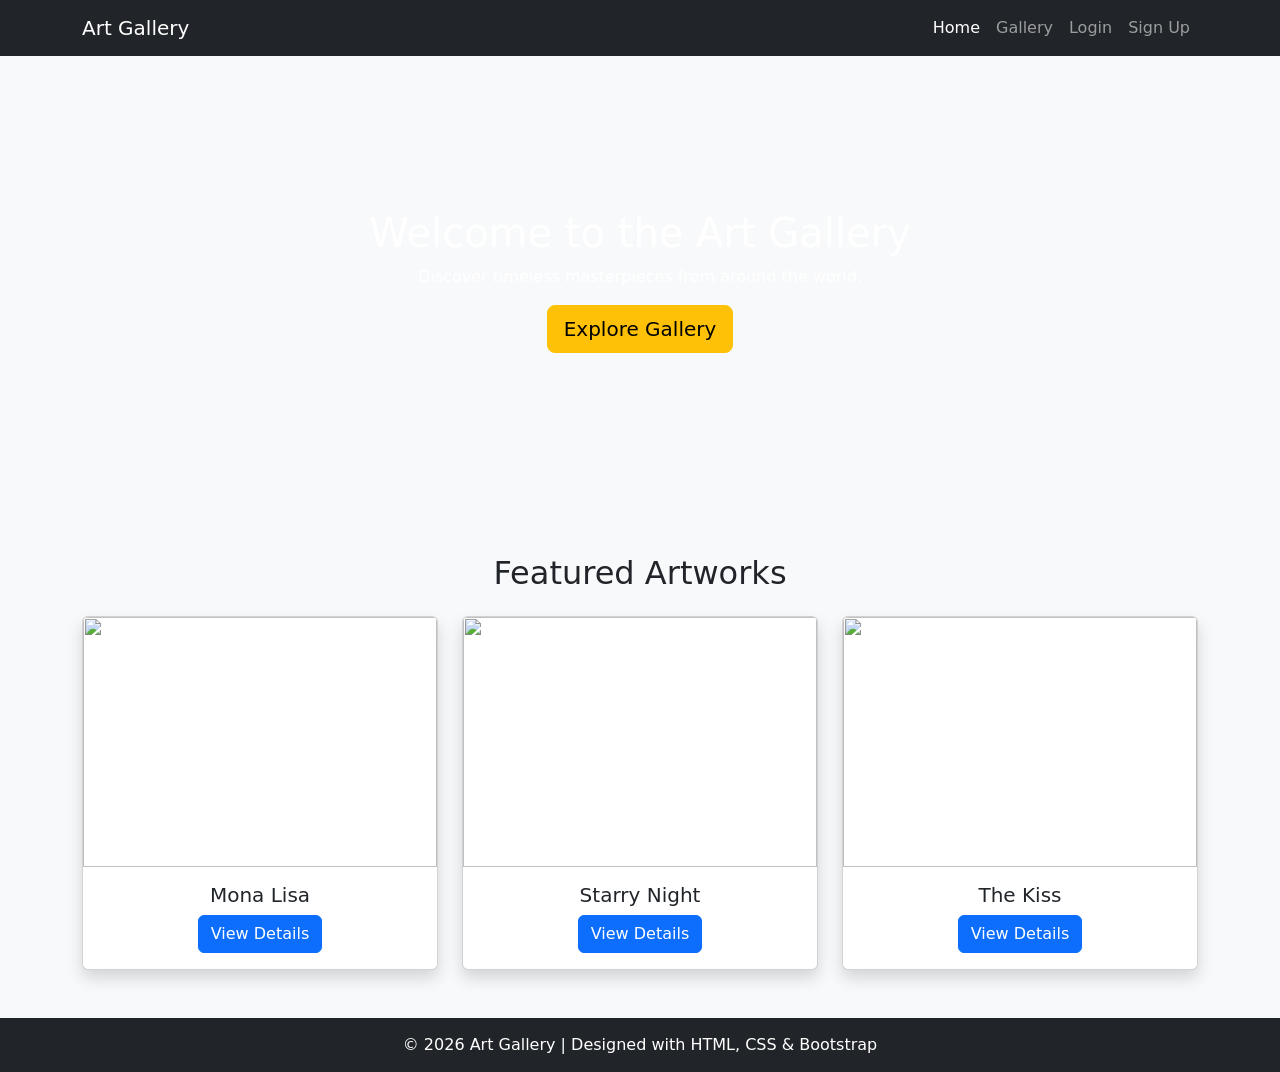
==== index.html @ c4cea053 "Initial Art Gallery Project" ====
<!DOCTYPE html>
<html lang="en">
<head>
    <meta charset="UTF-8">
        <meta name="viewport" content="width=device-width, initial-scale=1.0">
            <title>Art Gallery</title>

                <link href="https://cdn.jsdelivr.net/npm/bootstrap@5.3.3/dist/css/bootstrap.min.css" rel="stylesheet">

                    <style>
                            body{
                                        background:#f8f9fa;
                                                }
                                                        .hero{
                                                                    background:url("images/banner.jpg") center/cover;
                                                                                height:450px;
                                                                                            display:flex;
                                                                                                        justify-content:center;
                                                                                                                    align-items:center;
                                                                                                                                color:white;
                                                                                                                                            text-align:center;
                                                                                                                                                    }
                                                                                                                                                            .card img{
                                                                                                                                                                        height:250px;
                                                                                                                                                                                    object-fit:cover;
                                                                                                                                                                                            }
                                                                                                                                                                                                    footer{
                                                                                                                                                                                                                background:#212529;
                                                                                                                                                                                                                            color:white;
                                                                                                                                                                                                                                        padding:15px;
                                                                                                                                                                                                                                                    text-align:center;
                                                                                                                                                                                                                                                                margin-top:40px;
                                                                                                                                                                                                                                                                        }
                                                                                                                                                                                                                                                                            </style>
                                                                                                                                                                                                                                                                            </head>
                                                                                                                                                                                                                                                                            <body>

                                                                                                                                                                                                                                                                            <nav class="navbar navbar-expand-lg navbar-dark bg-dark">
                                                                                                                                                                                                                                                                                <div class="container">
                                                                                                                                                                                                                                                                                        <a class="navbar-brand" href="#">Art Gallery</a>

                                                                                                                                                                                                                                                                                                <button class="navbar-toggler" type="button" data-bs-toggle="collapse" data-bs-target="#menu">
                                                                                                                                                                                                                                                                                                            <span class="navbar-toggler-icon"></span>
                                                                                                                                                                                                                                                                                                                    </button>

                                                                                                                                                                                                                                                                                                                            <div class="collapse navbar-collapse" id="menu">
                                                                                                                                                                                                                                                                                                                                        <ul class="navbar-nav ms-auto">
                                                                                                                                                                                                                                                                                                                                                        <li class="nav-item">
                                                                                                                                                                                                                                                                                                                                                                            <a class="nav-link active" href="index.html">Home</a>
                                                                                                                                                                                                                                                                                                                                                                                            </li>

                                                                                                                                                                                                                                                                                                                                                                                                            <li class="nav-item">
                                                                                                                                                                                                                                                                                                                                                                                                                                <a class="nav-link" href="gallery.html">Gallery</a>
                                                                                                                                                                                                                                                                                                                                                                                                                                                </li>

                                                                                                                                                                                                                                                                                                                                                                                                                                                                <li class="nav-item">
                                                                                                                                                                                                                                                                                                                                                                                                                                                                                    <a class="nav-link" href="login.html">Login</a>
                                                                                                                                                                                                                                                                                                                                                                                                                                                                                                    </li>

                                                                                                                                                                                                                                                                                                                                                                                                                                                                                                                    <li class="nav-item">
                                                                                                                                                                                                                                                                                                                                                                                                                                                                                                                                        <a class="nav-link" href="signup.html">Sign Up</a>
                                                                                                                                                                                                                                                                                                                                                                                                                                                                                                                                                        </li>
                                                                                                                                                                                                                                                                                                                                                                                                                                                                                                                                                                    </ul>
                                                                                                                                                                                                                                                                                                                                                                                                                                                                                                                                                                            </div>
                                                                                                                                                                                                                                                                                                                                                                                                                                                                                                                                                                                </div>
                                                                                                                                                                                                                                                                                                                                                                                                                                                                                                                                                                                </nav>

                                                                                                                                                                                                                                                                                                                                                                                                                                                                                                                                                                                <section class="hero">
                                                                                                                                                                                                                                                                                                                                                                                                                                                                                                                                                                                    <div>
                                                                                                                                                                                                                                                                                                                                                                                                                                                                                                                                                                                            <h1>Welcome to the Art Gallery</h1>
                                                                                                                                                                                                                                                                                                                                                                                                                                                                                                                                                                                                    <p>Discover timeless masterpieces from around the world.</p>

                                                                                                                                                                                                                                                                                                                                                                                                                                                                                                                                                                                                            <a href="gallery.html" class="btn btn-warning btn-lg">
                                                                                                                                                                                                                                                                                                                                                                                                                                                                                                                                                                                                                        Explore Gallery
                                                                                                                                                                                                                                                                                                                                                                                                                                                                                                                                                                                                                                </a>
                                                                                                                                                                                                                                                                                                                                                                                                                                                                                                                                                                                                                                    </div>
                                                                                                                                                                                                                                                                                                                                                                                                                                                                                                                                                                                                                                    </section>

                                                                                                                                                                                                                                                                                                                                                                                                                                                                                                                                                                                                                                    <div class="container my-5">

                                                                                                                                                                                                                                                                                                                                                                                                                                                                                                                                                                                                                                        <h2 class="text-center mb-4">Featured Artworks</h2>

                                                                                                                                                                                                                                                                                                                                                                                                                                                                                                                                                                                                                                            <div class="row">

                                                                                                                                                                                                                                                                                                                                                                                                                                                                                                                                                                                                                                                    <div class="col-md-4">
                                                                                                                                                                                                                                                                                                                                                                                                                                                                                                                                                                                                                                                                <div class="card shadow">
                                                                                                                                                                                                                                                                                                                                                                                                                                                                                                                                                                                                                                                                                <img src="images/monalisa.jpg" class="card-img-top">
                                                                                                                                                                                                                                                                                                                                                                                                                                                                                                                                                                                                                                                                                                <div class="card-body text-center">
                                                                                                                                                                                                                                                                                                                                                                                                                                                                                                                                                                                                                                                                                                                    <h5>Mona Lisa</h5>
                                                                                                                                                                                                                                                                                                                                                                                                                                                                                                                                                                                                                                                                                                                                        <a href="monalisa.html" class="btn btn-primary">
                                                                                                                                                                                                                                                                                                                                                                                                                                                                                                                                                                                                                                                                                                                                                                View Details
                                                                                                                                                                                                                                                                                                                                                                                                                                                                                                                                                                                                                                                                                                                                                                                    </a>
                                                                                                                                                                                                                                                                                                                                                                                                                                                                                                                                                                                                                                                                                                                                                                                                    </div>
                                                                                                                                                                                                                                                                                                                                                                                                                                                                                                                                                                                                                                                                                                                                                                                                                </div>
                                                                                                                                                                                                                                                                                                                                                                                                                                                                                                                                                                                                                                                                                                                                                                                                                        </div>

                                                                                                                                                                                                                                                                                                                                                                                                                                                                                                                                                                                                                                                                                                                                                                                                                                <div class="col-md-4">
                                                                                                                                                                                                                                                                                                                                                                                                                                                                                                                                                                                                                                                                                                                                                                                                                                            <div class="card shadow">
                                                                                                                                                                                                                                                                                                                                                                                                                                                                                                                                                                                                                                                                                                                                                                                                                                                            <img src="images/starrynight.jpg" class="card-img-top">
                                                                                                                                                                                                                                                                                                                                                                                                                                                                                                                                                                                                                                                                                                                                                                                                                                                                            <div class="card-body text-center">
                                                                                                                                                                                                                                                                                                                                                                                                                                                                                                                                                                                                                                                                                                                                                                                                                                                                                                <h5>Starry Night</h5>
                                                                                                                                                                                                                                                                                                                                                                                                                                                                                                                                                                                                                                                                                                                                                                                                                                                                                                                    <a href="starrynight.html" class="btn btn-primary">
                                                                                                                                                                                                                                                                                                                                                                                                                                                                                                                                                                                                                                                                                                                                                                                                                                                                                                                                            View Details
                                                                                                                                                                                                                                                                                                                                                                                                                                                                                                                                                                                                                                                                                                                                                                                                                                                                                                                                                                </a>
                                                                                                                                                                                                                                                                                                                                                                                                                                                                                                                                                                                                                                                                                                                                                                                                                                                                                                                                                                                </div>
                                                                                                                                                                                                                                                                                                                                                                                                                                                                                                                                                                                                                                                                                                                                                                                                                                                                                                                                                                                            </div>
                                                                                                                                                                                                                                                                                                                                                                                                                                                                                                                                                                                                                                                                                                                                                                                                                                                                                                                                                                                                    </div>

                                                                                                                                                                                                                                                                                                                                                                                                                                                                                                                                                                                                                                                                                                                                                                                                                                                                                                                                                                                                            <div class="col-md-4">
                                                                                                                                                                                                                                                                                                                                                                                                                                                                                                                                                                                                                                                                                                                                                                                                                                                                                                                                                                                                                        <div class="card shadow">
                                                                                                                                                                                                                                                                                                                                                                                                                                                                                                                                                                                                                                                                                                                                                                                                                                                                                                                                                                                                                                        <img src="images/thekiss.jpg" class="card-img-top">
                                                                                                                                                                                                                                                                                                                                                                                                                                                                                                                                                                                                                                                                                                                                                                                                                                                                                                                                                                                                                                                        <div class="card-body text-center">
                                                                                                                                                                                                                                                                                                                                                                                                                                                                                                                                                                                                                                                                                                                                                                                                                                                                                                                                                                                                                                                                            <h5>The Kiss</h5>
                                                                                                                                                                                                                                                                                                                                                                                                                                                                                                                                                                                                                                                                                                                                                                                                                                                                                                                                                                                                                                                                                                <a href="thekiss.html" class="btn btn-primary">
                                                                                                                                                                                                                                                                                                                                                                                                                                                                                                                                                                                                                                                                                                                                                                                                                                                                                                                                                                                                                                                                                                                        View Details
                                                                                                                                                                                                                                                                                                                                                                                                                                                                                                                                                                                                                                                                                                                                                                                                                                                                                                                                                                                                                                                                                                                                            </a>
                                                                                                                                                                                                                                                                                                                                                                                                                                                                                                                                                                                                                                                                                                                                                                                                                                                                                                                                                                                                                                                                                                                                                            </div>
                                                                                                                                                                                                                                                                                                                                                                                                                                                                                                                                                                                                                                                                                                                                                                                                                                                                                                                                                                                                                                                                                                                                                                        </div>
                                                                                                                                                                                                                                                                                                                                                                                                                                                                                                                                                                                                                                                                                                                                                                                                                                                                                                                                                                                                                                                                                                                                                                                </div>

                                                                                                                                                                                                                                                                                                                                                                                                                                                                                                                                                                                                                                                                                                                                                                                                                                                                                                                                                                                                                                                                                                                                                                                    </div>

                                                                                                                                                                                                                                                                                                                                                                                                                                                                                                                                                                                                                                                                                                                                                                                                                                                                                                                                                                                                                                                                                                                                                                                    </div>

                                                                                                                                                                                                                                                                                                                                                                                                                                                                                                                                                                                                                                                                                                                                                                                                                                                                                                                                                                                                                                                                                                                                                                                    <footer>
                                                                                                                                                                                                                                                                                                                                                                                                                                                                                                                                                                                                                                                                                                                                                                                                                                                                                                                                                                                                                                                                                                                                                                                        © 2026 Art Gallery | Designed with HTML, CSS & Bootstrap
                                                                                                                                                                                                                                                                                                                                                                                                                                                                                                                                                                                                                                                                                                                                                                                                                                                                                                                                                                                                                                                                                                                                                                                        </footer>

                                                                                                                                                                                                                                                                                                                                                                                                                                                                                                                                                                                                                                                                                                                                                                                                                                                                                                                                                                                                                                                                                                                                                                                        <script src="https://cdn.jsdelivr.net/npm/bootstrap@5.3.3/dist/js/bootstrap.bundle.min.js"></script>

                                                                                                                                                                                                                                                                                                                                                                                                                                                                                                                                                                                                                                                                                                                                                                                                                                                                                                                                                                                                                                                                                                                                                                                        </body>
                                                                                                                                                                                                                                                                                                                                                                                                                                                                                                                                                                                                                                                                                                                                                                                                                                                                                                                                                                                                                                                                                                                                                                                        </html>
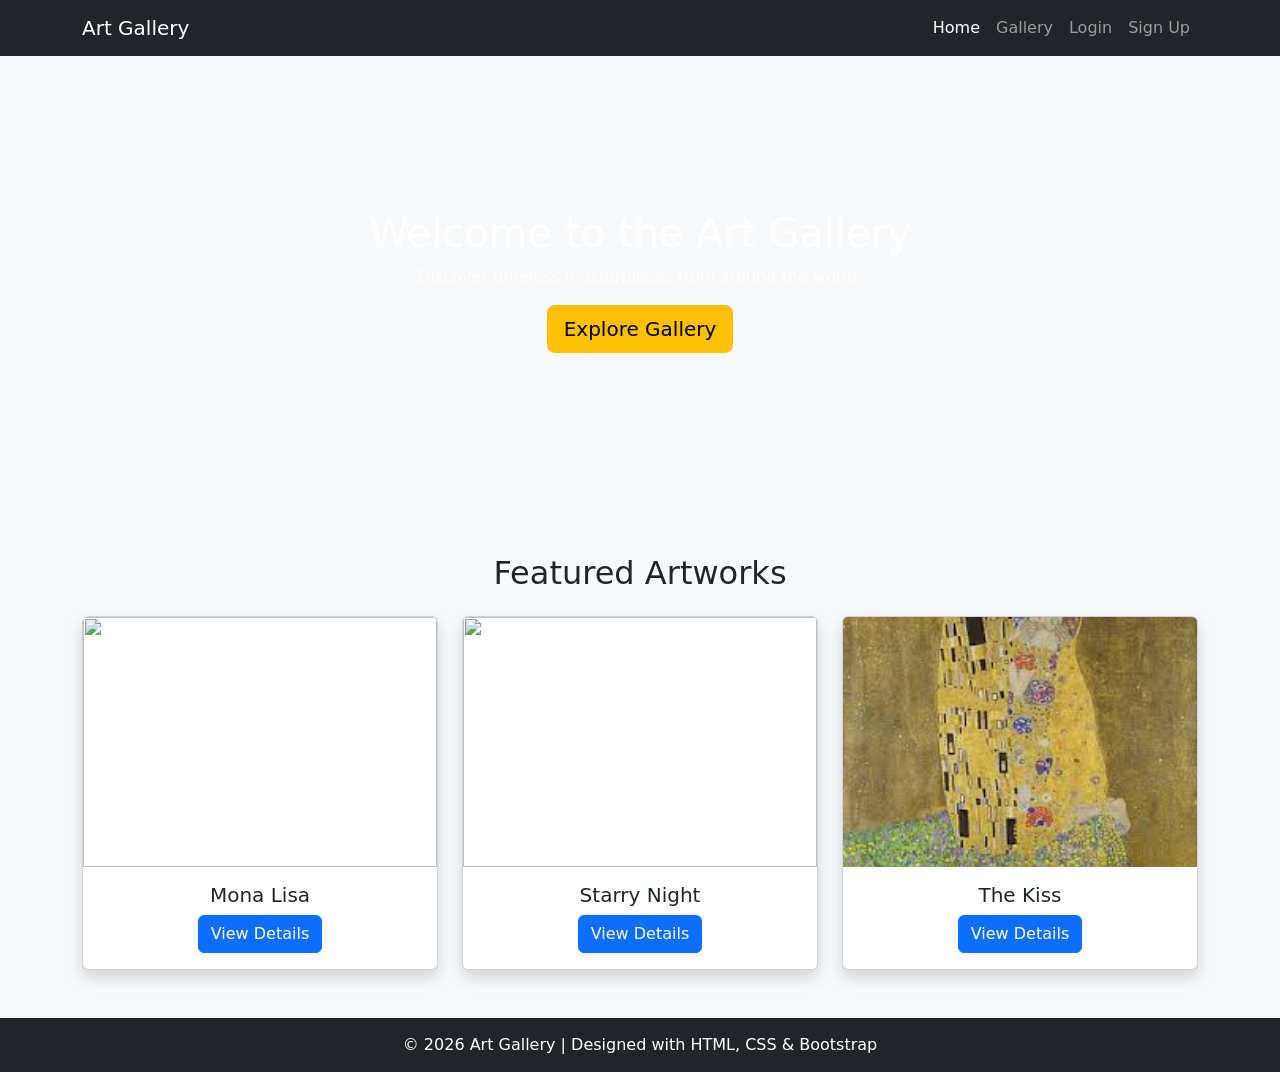
==== commit e7e3446d: "Update index.html" ====
--- a/index.html
+++ b/index.html
@@ -108,7 +108,7 @@
 
                                                                                                                                                                                                                                                                                                                                                                                                                                                                                                                                                                                                                                                                                                                                                                                                                                                                                                                                                                                                             <div class="col-md-4">
                                                                                                                                                                                                                                                                                                                                                                                                                                                                                                                                                                                                                                                                                                                                                                                                                                                                                                                                                                                                                         <div class="card shadow">
-                                                                                                                                                                                                                                                                                                                                                                                                                                                                                                                                                                                                                                                                                                                                                                                                                                                                                                                                                                                                                                        <img src="images/thekiss.jpg" class="card-img-top">
+                                                                                                                                                                                                                                                                                                                                                                                                                                                                                                                                                                                                                                                                                                                                                                                                                                                                                                                                                                                                                                        <img src="thekiss.jpg" class="card-img-top">
                                                                                                                                                                                                                                                                                                                                                                                                                                                                                                                                                                                                                                                                                                                                                                                                                                                                                                                                                                                                                                                         <div class="card-body text-center">
                                                                                                                                                                                                                                                                                                                                                                                                                                                                                                                                                                                                                                                                                                                                                                                                                                                                                                                                                                                                                                                                             <h5>The Kiss</h5>
                                                                                                                                                                                                                                                                                                                                                                                                                                                                                                                                                                                                                                                                                                                                                                                                                                                                                                                                                                                                                                                                                                 <a href="thekiss.html" class="btn btn-primary">
@@ -129,4 +129,4 @@
                                                                                                                                                                                                                                                                                                                                                                                                                                                                                                                                                                                                                                                                                                                                                                                                                                                                                                                                                                                                                                                                                                                                                                                         <script src="https://cdn.jsdelivr.net/npm/bootstrap@5.3.3/dist/js/bootstrap.bundle.min.js"></script>
 
                                                                                                                                                                                                                                                                                                                                                                                                                                                                                                                                                                                                                                                                                                                                                                                                                                                                                                                                                                                                                                                                                                                                                                                         </body>
-                                                                                                                                                                                                                                                                                                                                                                                                                                                                                                                                                                                                                                                                                                                                                                                                                                                                                                                                                                                                                                                                                                                                                                                        </html>+                                                                                                                                                                                                                                                                                                                                                                                                                                                                                                                                                                                                                                                                                                                                                                                                                                                                                                                                                                                                                                                                                                                                                                                        </html>
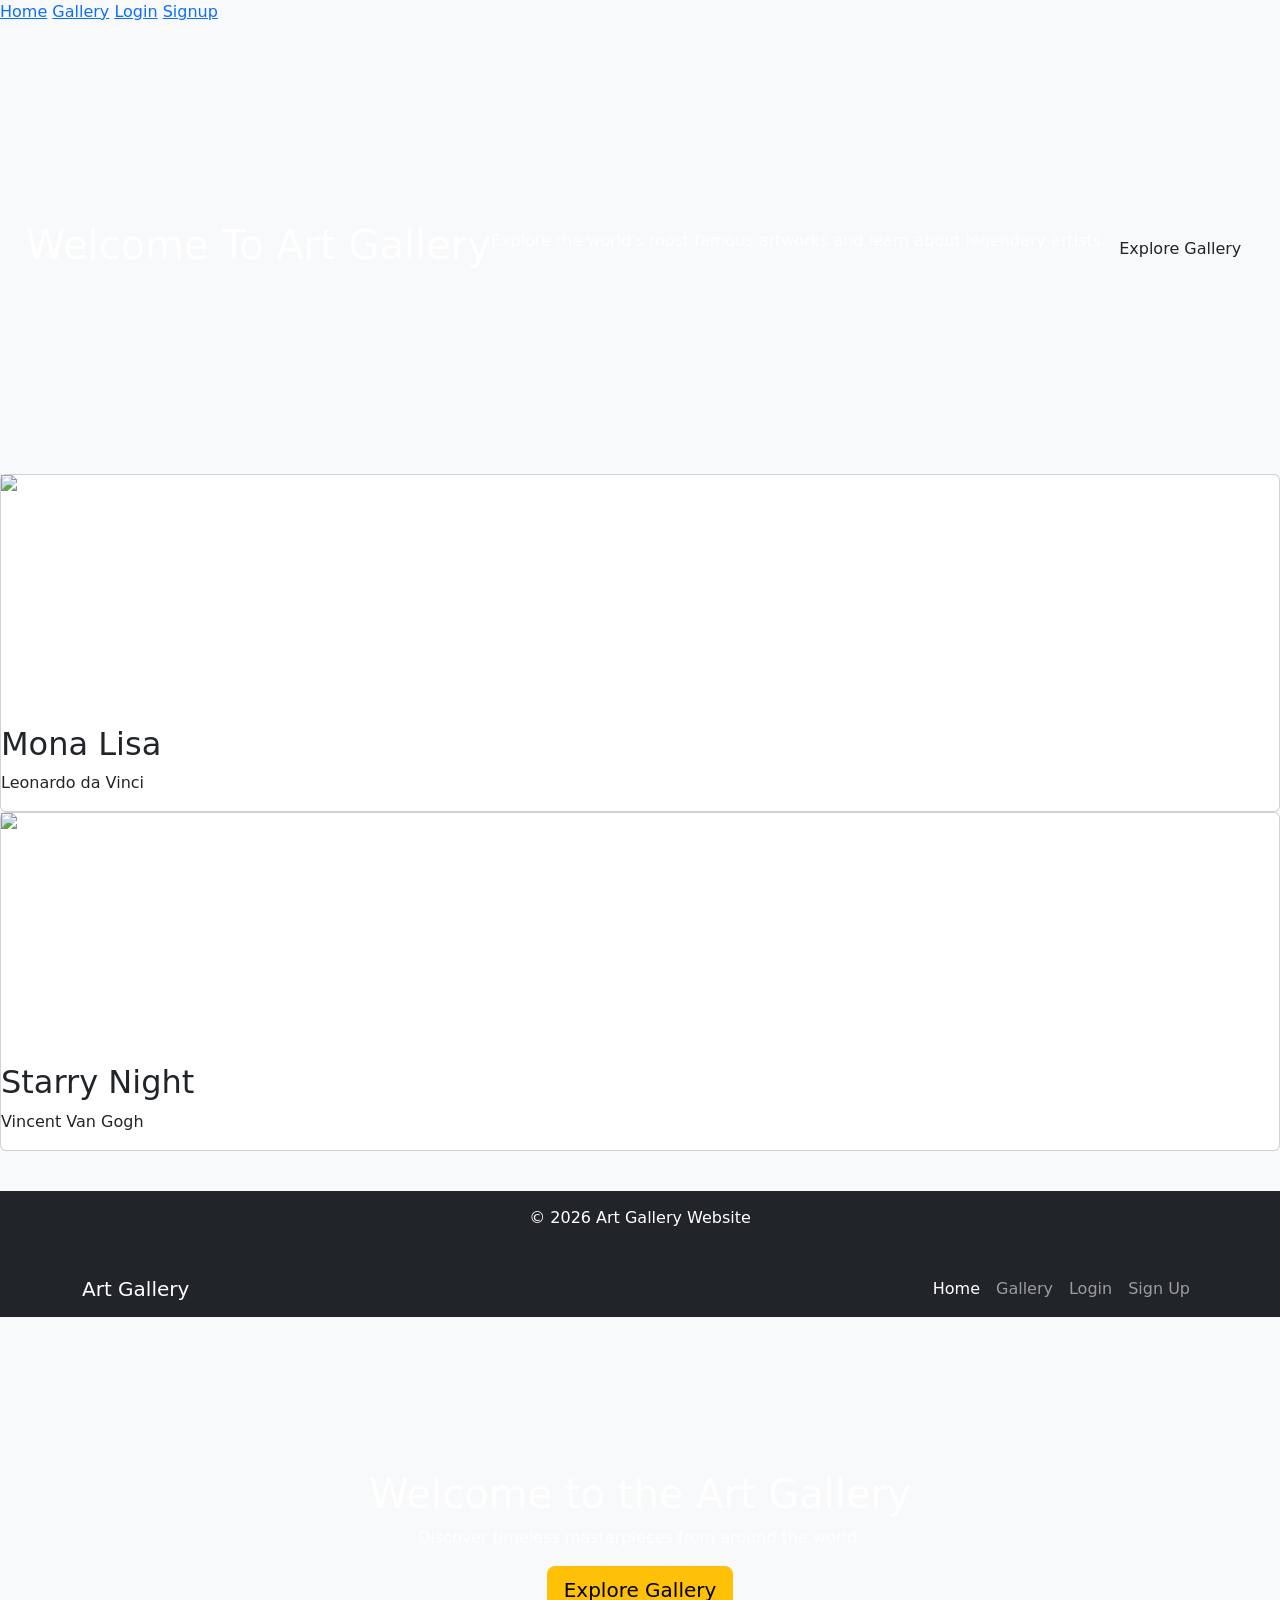
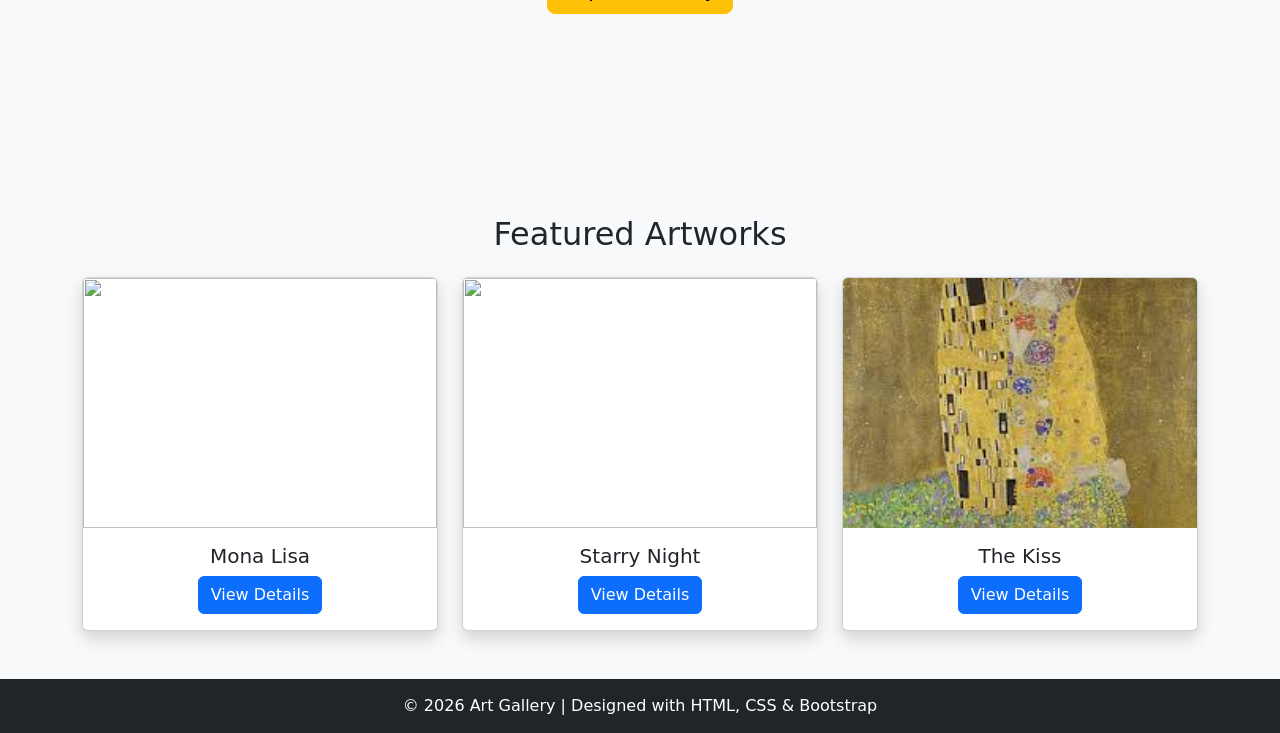
==== commit 3d955d37: "Enhance index.html with navigation and hero section Added navigation links and hero section to the i" ====
--- a/index.html
+++ b/index.html
@@ -1,4 +1,99 @@
 <!DOCTYPE html>
+<html>
+
+<head>
+
+<title>Art Gallery</title>
+
+<link rel="stylesheet" href="style.css">
+
+</head>
+
+
+<body>
+
+
+<nav>
+
+<a href="index.html">Home</a>
+
+<a href="gallery.html">Gallery</a>
+
+<a href="login.html">Login</a>
+
+<a href="signup.html">Signup</a>
+
+</nav>
+
+
+
+<div class="hero">
+
+
+<h1>Welcome To Art Gallery</h1>
+
+
+<p>
+Explore the world's most famous artworks and learn about legendary artists.
+</p>
+
+
+<a class="btn" href="gallery.html">
+Explore Gallery
+</a>
+
+
+</div>
+
+
+
+<div class="card-container">
+
+
+<div class="card">
+
+<img src="monalisa.jpg">
+
+<h2>Mona Lisa</h2>
+
+<p>
+Leonardo da Vinci
+</p>
+
+</div>
+
+
+
+<div class="card">
+
+<img src="starry_night.jpg">
+
+<h2>Starry Night</h2>
+
+<p>
+Vincent Van Gogh
+</p>
+
+</div>
+
+
+</div>
+
+
+
+<footer>
+
+<p>
+© 2026 Art Gallery Website
+</p>
+
+</footer>
+
+
+
+</body>
+
+</html><!DOCTYPE html>
 <html lang="en">
 <head>
     <meta charset="UTF-8">
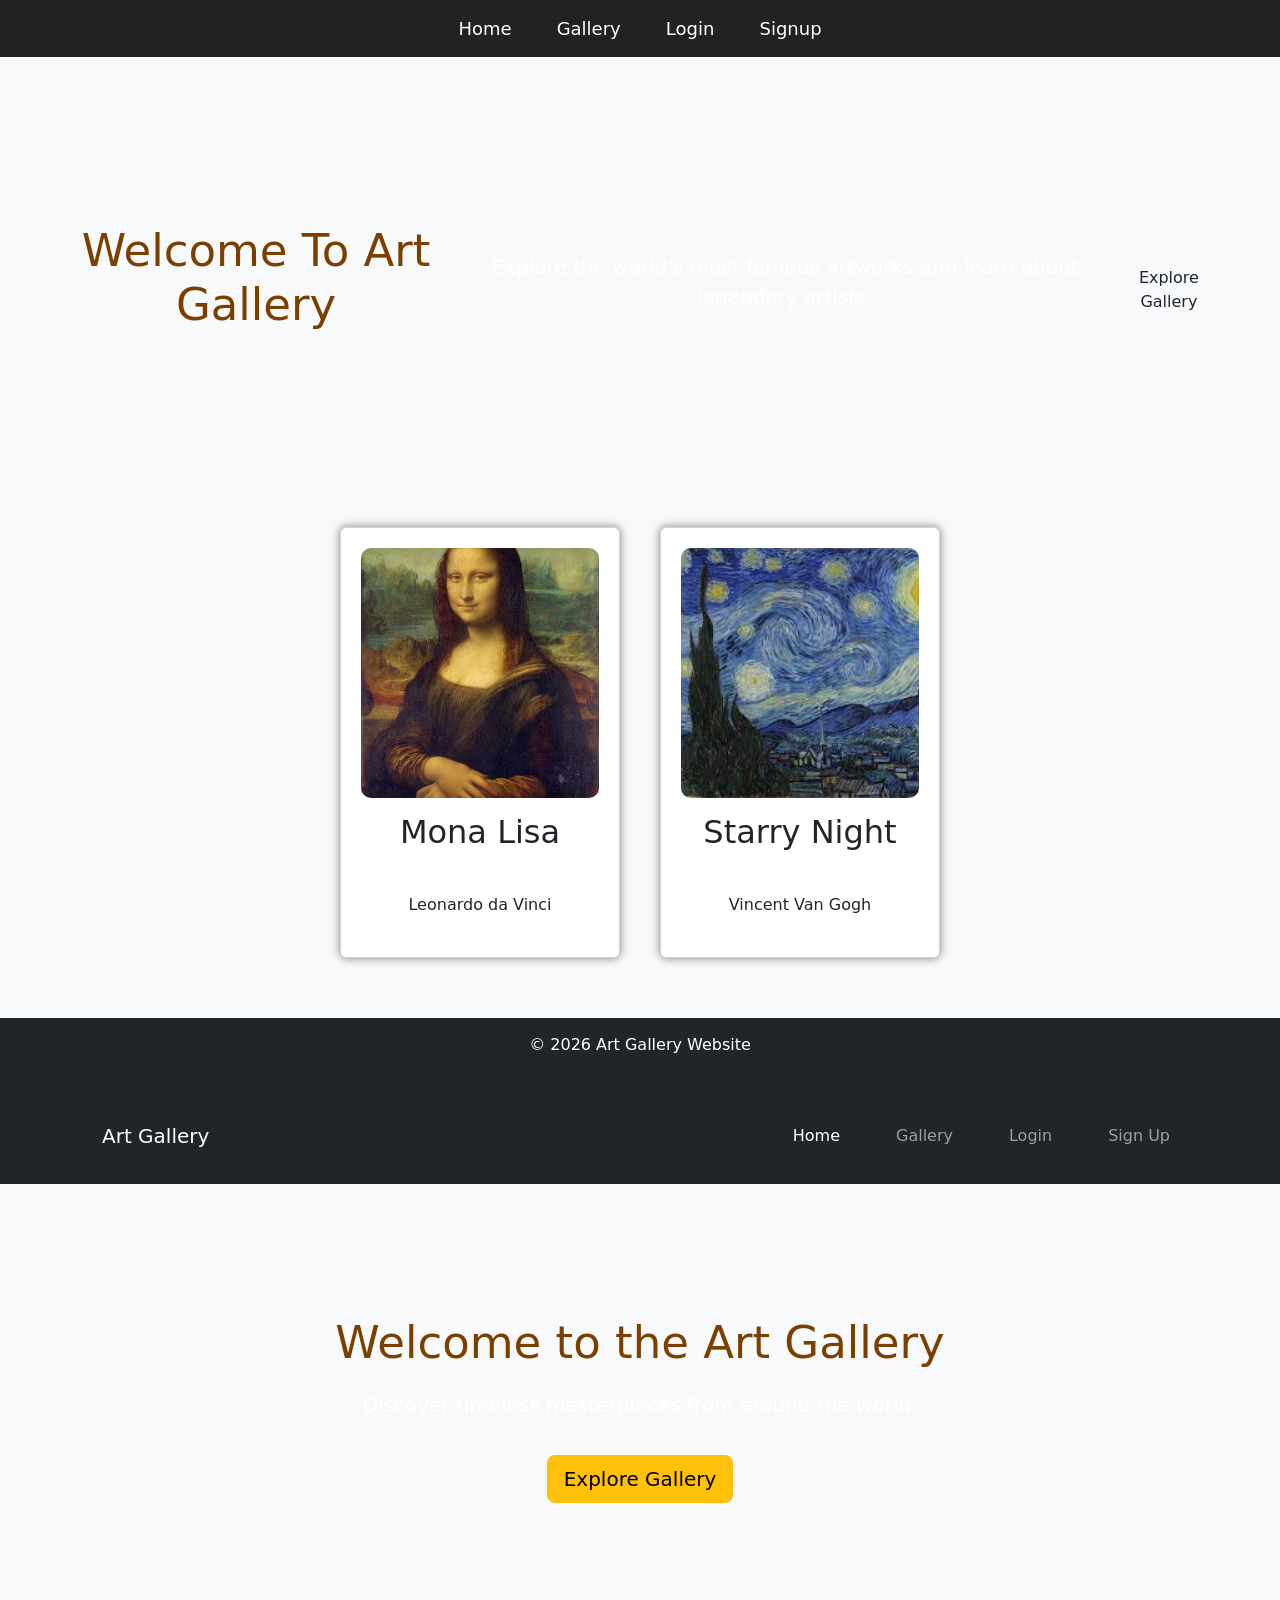
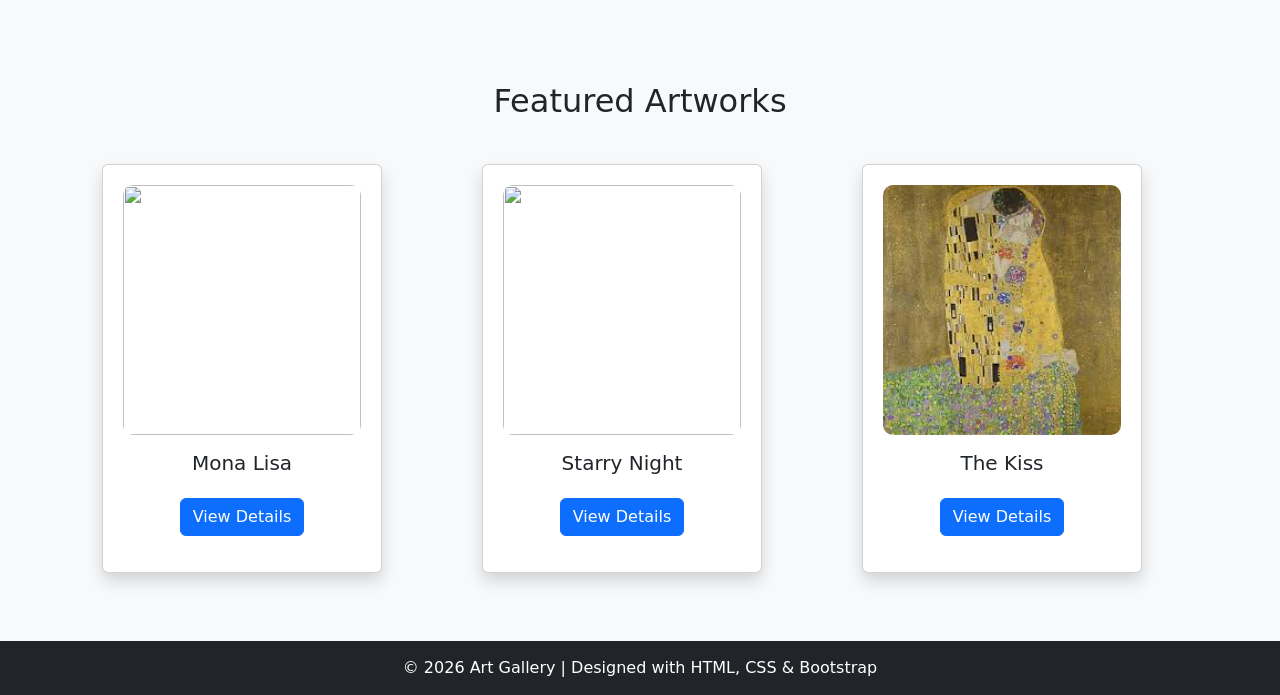
==== commit d21cc287: "Update index.html" ====
--- a/index.html
+++ b/index.html
@@ -52,7 +52,7 @@
 
 <div class="card">
 
-<img src="monalisa.jpg">
+<img src="monalisa.jpeg">
 
 <h2>Mona Lisa</h2>
 
@@ -66,7 +66,7 @@
 
 <div class="card">
 
-<img src="starry_night.jpg">
+<img src="starrynight.jpeg">
 
 <h2>Starry Night</h2>
 
--- a/style.css
+++ b/style.css
@@ -0,0 +1,172 @@
+*{
+    margin:0;
+    padding:0;
+    box-sizing:border-box;
+}
+
+body{
+    font-family:Arial, sans-serif;
+    background:#f4f1ea;
+    color:#333;
+}
+
+/* Navigation Bar */
+
+nav{
+    background:#222;
+    padding:15px;
+    text-align:center;
+}
+
+nav a{
+    color:white;
+    text-decoration:none;
+    margin:20px;
+    font-size:18px;
+}
+
+nav a:hover{
+    color:#f5c542;
+}
+
+/* Hero Section */
+
+.hero{
+    text-align:center;
+    padding:50px;
+}
+
+.hero h1{
+    font-size:45px;
+    color:#7b3f00;
+}
+
+.hero p{
+    font-size:20px;
+    margin:20px;
+}
+
+/* Buttons */
+
+.btn{
+    background:#222;
+    color:white;
+    padding:12px 25px;
+    text-decoration:none;
+    border-radius:5px;
+    display:inline-block;
+    margin-top:15px;
+}
+
+.btn:hover{
+    background:#7b3f00;
+}
+
+/* Gallery Cards */
+
+.card-container{
+    display:flex;
+    justify-content:center;
+    flex-wrap:wrap;
+}
+
+.card{
+    background:white;
+    width:280px;
+    margin:20px;
+    padding:20px;
+    text-align:center;
+    border-radius:10px;
+    box-shadow:0px 0px 10px gray;
+    transition:0.3s;
+}
+
+.card:hover{
+    transform:scale(1.05);
+}
+
+.card img{
+    width:100%;
+    height:220px;
+    object-fit:cover;
+    border-radius:10px;
+}
+
+.card h2{
+    margin:15px 0 10px 0;
+    min-height:70px;
+}
+
+.card p{
+    margin-bottom:20px;
+}
+
+/* Artwork Detail Cards */
+
+.art-card{
+    background:white;
+    width:500px;
+    margin:40px auto;
+    padding:30px;
+    text-align:center;
+    border-radius:10px;
+    box-shadow:0px 0px 10px gray;
+}
+
+.art-card img{
+    width:100%;
+    height:350px;
+    object-fit:cover;
+    border-radius:10px;
+}
+
+.art-card h1{
+    color:#7b3f00;
+    margin:20px 0;
+}
+
+.art-card p{
+    margin:12px 0;
+    line-height:1.7;
+    text-align:left;
+}
+
+/* Forms */
+
+.form-box{
+    width:350px;
+    background:white;
+    margin:50px auto;
+    padding:30px;
+    border-radius:10px;
+    box-shadow:0px 0px 10px gray;
+}
+
+input{
+    width:100%;
+    padding:10px;
+    margin:10px 0;
+}
+
+button{
+    width:100%;
+    padding:12px;
+    background:#222;
+    color:white;
+    border:none;
+    cursor:pointer;
+}
+
+button:hover{
+    background:#7b3f00;
+}
+
+/* Footer */
+
+footer{
+    background:#222;
+    color:white;
+    text-align:center;
+    padding:15px;
+    margin-top:40px;
+}
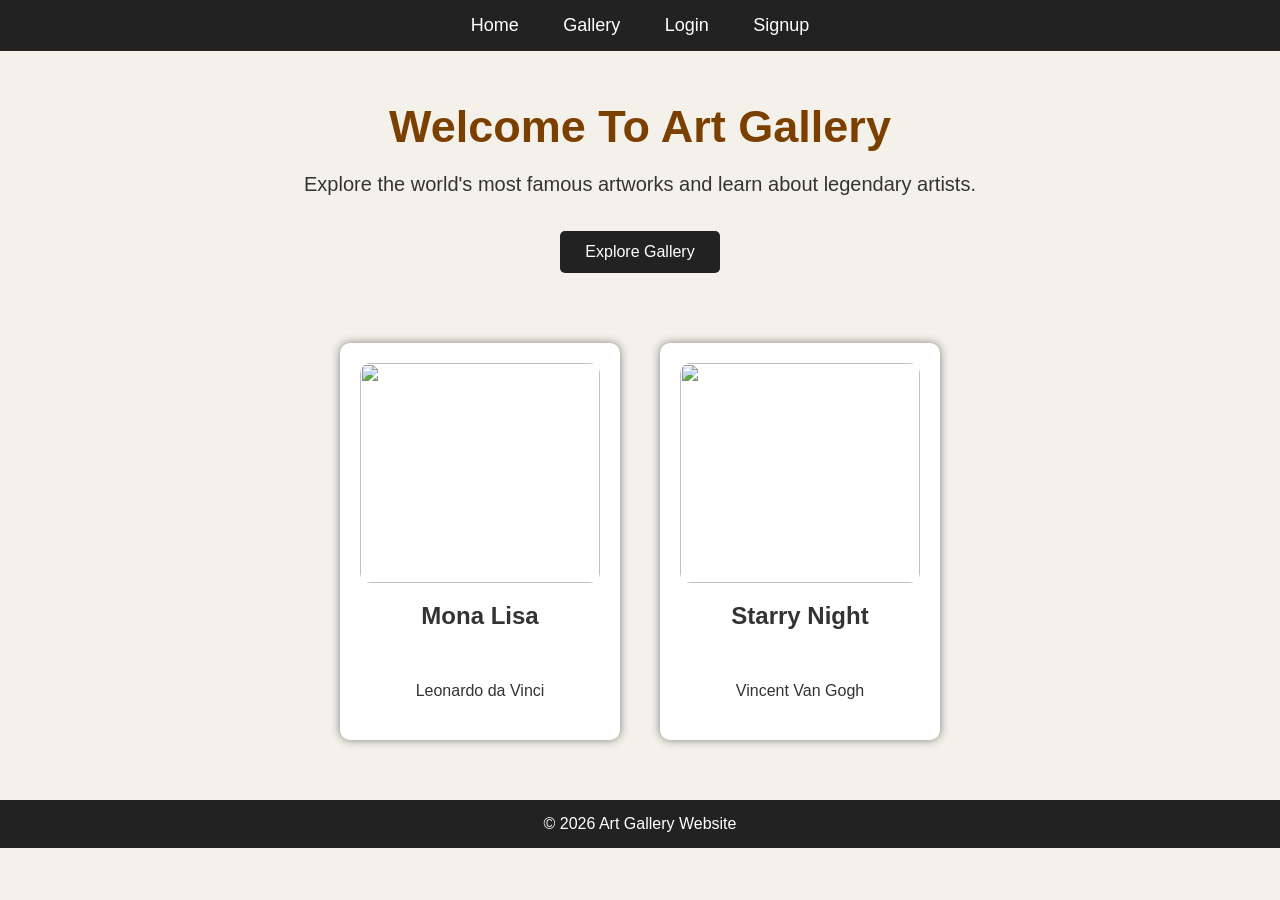
==== commit 8371da61: "Update index.html" ====
--- a/index.html
+++ b/index.html
@@ -52,7 +52,7 @@
 
 <div class="card">
 
-<img src="monalisa.jpeg">
+<img src="monalisa.jpg">
 
 <h2>Mona Lisa</h2>
 
@@ -66,7 +66,7 @@
 
 <div class="card">
 
-<img src="starrynight.jpeg">
+<img src="starry_night.jpg">
 
 <h2>Starry Night</h2>
 
@@ -93,135 +93,4 @@
 
 </body>
 
-</html><!DOCTYPE html>
-<html lang="en">
-<head>
-    <meta charset="UTF-8">
-        <meta name="viewport" content="width=device-width, initial-scale=1.0">
-            <title>Art Gallery</title>
-
-                <link href="https://cdn.jsdelivr.net/npm/bootstrap@5.3.3/dist/css/bootstrap.min.css" rel="stylesheet">
-
-                    <style>
-                            body{
-                                        background:#f8f9fa;
-                                                }
-                                                        .hero{
-                                                                    background:url("images/banner.jpg") center/cover;
-                                                                                height:450px;
-                                                                                            display:flex;
-                                                                                                        justify-content:center;
-                                                                                                                    align-items:center;
-                                                                                                                                color:white;
-                                                                                                                                            text-align:center;
-                                                                                                                                                    }
-                                                                                                                                                            .card img{
-                                                                                                                                                                        height:250px;
-                                                                                                                                                                                    object-fit:cover;
-                                                                                                                                                                                            }
-                                                                                                                                                                                                    footer{
-                                                                                                                                                                                                                background:#212529;
-                                                                                                                                                                                                                            color:white;
-                                                                                                                                                                                                                                        padding:15px;
-                                                                                                                                                                                                                                                    text-align:center;
-                                                                                                                                                                                                                                                                margin-top:40px;
-                                                                                                                                                                                                                                                                        }
-                                                                                                                                                                                                                                                                            </style>
-                                                                                                                                                                                                                                                                            </head>
-                                                                                                                                                                                                                                                                            <body>
-
-                                                                                                                                                                                                                                                                            <nav class="navbar navbar-expand-lg navbar-dark bg-dark">
-                                                                                                                                                                                                                                                                                <div class="container">
-                                                                                                                                                                                                                                                                                        <a class="navbar-brand" href="#">Art Gallery</a>
-
-                                                                                                                                                                                                                                                                                                <button class="navbar-toggler" type="button" data-bs-toggle="collapse" data-bs-target="#menu">
-                                                                                                                                                                                                                                                                                                            <span class="navbar-toggler-icon"></span>
-                                                                                                                                                                                                                                                                                                                    </button>
-
-                                                                                                                                                                                                                                                                                                                            <div class="collapse navbar-collapse" id="menu">
-                                                                                                                                                                                                                                                                                                                                        <ul class="navbar-nav ms-auto">
-                                                                                                                                                                                                                                                                                                                                                        <li class="nav-item">
-                                                                                                                                                                                                                                                                                                                                                                            <a class="nav-link active" href="index.html">Home</a>
-                                                                                                                                                                                                                                                                                                                                                                                            </li>
-
-                                                                                                                                                                                                                                                                                                                                                                                                            <li class="nav-item">
-                                                                                                                                                                                                                                                                                                                                                                                                                                <a class="nav-link" href="gallery.html">Gallery</a>
-                                                                                                                                                                                                                                                                                                                                                                                                                                                </li>
-
-                                                                                                                                                                                                                                                                                                                                                                                                                                                                <li class="nav-item">
-                                                                                                                                                                                                                                                                                                                                                                                                                                                                                    <a class="nav-link" href="login.html">Login</a>
-                                                                                                                                                                                                                                                                                                                                                                                                                                                                                                    </li>
-
-                                                                                                                                                                                                                                                                                                                                                                                                                                                                                                                    <li class="nav-item">
-                                                                                                                                                                                                                                                                                                                                                                                                                                                                                                                                        <a class="nav-link" href="signup.html">Sign Up</a>
-                                                                                                                                                                                                                                                                                                                                                                                                                                                                                                                                                        </li>
-                                                                                                                                                                                                                                                                                                                                                                                                                                                                                                                                                                    </ul>
-                                                                                                                                                                                                                                                                                                                                                                                                                                                                                                                                                                            </div>
-                                                                                                                                                                                                                                                                                                                                                                                                                                                                                                                                                                                </div>
-                                                                                                                                                                                                                                                                                                                                                                                                                                                                                                                                                                                </nav>
-
-                                                                                                                                                                                                                                                                                                                                                                                                                                                                                                                                                                                <section class="hero">
-                                                                                                                                                                                                                                                                                                                                                                                                                                                                                                                                                                                    <div>
-                                                                                                                                                                                                                                                                                                                                                                                                                                                                                                                                                                                            <h1>Welcome to the Art Gallery</h1>
-                                                                                                                                                                                                                                                                                                                                                                                                                                                                                                                                                                                                    <p>Discover timeless masterpieces from around the world.</p>
-
-                                                                                                                                                                                                                                                                                                                                                                                                                                                                                                                                                                                                            <a href="gallery.html" class="btn btn-warning btn-lg">
-                                                                                                                                                                                                                                                                                                                                                                                                                                                                                                                                                                                                                        Explore Gallery
-                                                                                                                                                                                                                                                                                                                                                                                                                                                                                                                                                                                                                                </a>
-                                                                                                                                                                                                                                                                                                                                                                                                                                                                                                                                                                                                                                    </div>
-                                                                                                                                                                                                                                                                                                                                                                                                                                                                                                                                                                                                                                    </section>
-
-                                                                                                                                                                                                                                                                                                                                                                                                                                                                                                                                                                                                                                    <div class="container my-5">
-
-                                                                                                                                                                                                                                                                                                                                                                                                                                                                                                                                                                                                                                        <h2 class="text-center mb-4">Featured Artworks</h2>
-
-                                                                                                                                                                                                                                                                                                                                                                                                                                                                                                                                                                                                                                            <div class="row">
-
-                                                                                                                                                                                                                                                                                                                                                                                                                                                                                                                                                                                                                                                    <div class="col-md-4">
-                                                                                                                                                                                                                                                                                                                                                                                                                                                                                                                                                                                                                                                                <div class="card shadow">
-                                                                                                                                                                                                                                                                                                                                                                                                                                                                                                                                                                                                                                                                                <img src="images/monalisa.jpg" class="card-img-top">
-                                                                                                                                                                                                                                                                                                                                                                                                                                                                                                                                                                                                                                                                                                <div class="card-body text-center">
-                                                                                                                                                                                                                                                                                                                                                                                                                                                                                                                                                                                                                                                                                                                    <h5>Mona Lisa</h5>
-                                                                                                                                                                                                                                                                                                                                                                                                                                                                                                                                                                                                                                                                                                                                        <a href="monalisa.html" class="btn btn-primary">
-                                                                                                                                                                                                                                                                                                                                                                                                                                                                                                                                                                                                                                                                                                                                                                View Details
-                                                                                                                                                                                                                                                                                                                                                                                                                                                                                                                                                                                                                                                                                                                                                                                    </a>
-                                                                                                                                                                                                                                                                                                                                                                                                                                                                                                                                                                                                                                                                                                                                                                                                    </div>
-                                                                                                                                                                                                                                                                                                                                                                                                                                                                                                                                                                                                                                                                                                                                                                                                                </div>
-                                                                                                                                                                                                                                                                                                                                                                                                                                                                                                                                                                                                                                                                                                                                                                                                                        </div>
-
-                                                                                                                                                                                                                                                                                                                                                                                                                                                                                                                                                                                                                                                                                                                                                                                                                                <div class="col-md-4">
-                                                                                                                                                                                                                                                                                                                                                                                                                                                                                                                                                                                                                                                                                                                                                                                                                                            <div class="card shadow">
-                                                                                                                                                                                                                                                                                                                                                                                                                                                                                                                                                                                                                                                                                                                                                                                                                                                            <img src="images/starrynight.jpg" class="card-img-top">
-                                                                                                                                                                                                                                                                                                                                                                                                                                                                                                                                                                                                                                                                                                                                                                                                                                                                            <div class="card-body text-center">
-                                                                                                                                                                                                                                                                                                                                                                                                                                                                                                                                                                                                                                                                                                                                                                                                                                                                                                <h5>Starry Night</h5>
-                                                                                                                                                                                                                                                                                                                                                                                                                                                                                                                                                                                                                                                                                                                                                                                                                                                                                                                    <a href="starrynight.html" class="btn btn-primary">
-                                                                                                                                                                                                                                                                                                                                                                                                                                                                                                                                                                                                                                                                                                                                                                                                                                                                                                                                            View Details
-                                                                                                                                                                                                                                                                                                                                                                                                                                                                                                                                                                                                                                                                                                                                                                                                                                                                                                                                                                </a>
-                                                                                                                                                                                                                                                                                                                                                                                                                                                                                                                                                                                                                                                                                                                                                                                                                                                                                                                                                                                </div>
-                                                                                                                                                                                                                                                                                                                                                                                                                                                                                                                                                                                                                                                                                                                                                                                                                                                                                                                                                                                            </div>
-                                                                                                                                                                                                                                                                                                                                                                                                                                                                                                                                                                                                                                                                                                                                                                                                                                                                                                                                                                                                    </div>
-
-                                                                                                                                                                                                                                                                                                                                                                                                                                                                                                                                                                                                                                                                                                                                                                                                                                                                                                                                                                                                            <div class="col-md-4">
-                                                                                                                                                                                                                                                                                                                                                                                                                                                                                                                                                                                                                                                                                                                                                                                                                                                                                                                                                                                                                        <div class="card shadow">
-                                                                                                                                                                                                                                                                                                                                                                                                                                                                                                                                                                                                                                                                                                                                                                                                                                                                                                                                                                                                                                        <img src="thekiss.jpg" class="card-img-top">
-                                                                                                                                                                                                                                                                                                                                                                                                                                                                                                                                                                                                                                                                                                                                                                                                                                                                                                                                                                                                                                                        <div class="card-body text-center">
-                                                                                                                                                                                                                                                                                                                                                                                                                                                                                                                                                                                                                                                                                                                                                                                                                                                                                                                                                                                                                                                                            <h5>The Kiss</h5>
-                                                                                                                                                                                                                                                                                                                                                                                                                                                                                                                                                                                                                                                                                                                                                                                                                                                                                                                                                                                                                                                                                                <a href="thekiss.html" class="btn btn-primary">
-                                                                                                                                                                                                                                                                                                                                                                                                                                                                                                                                                                                                                                                                                                                                                                                                                                                                                                                                                                                                                                                                                                                        View Details
-                                                                                                                                                                                                                                                                                                                                                                                                                                                                                                                                                                                                                                                                                                                                                                                                                                                                                                                                                                                                                                                                                                                                            </a>
-                                                                                                                                                                                                                                                                                                                                                                                                                                                                                                                                                                                                                                                                                                                                                                                                                                                                                                                                                                                                                                                                                                                                                            </div>
-                                                                                                                                                                                                                                                                                                                                                                                                                                                                                                                                                                                                                                                                                                                                                                                                                                                                                                                                                                                                                                                                                                                                                                        </div>
-                                                                                                                                                                                                                                                                                                                                                                                                                                                                                                                                                                                                                                                                                                                                                                                                                                                                                                                                                                                                                                                                                                                                                                                </div>
-
-                                                                                                                                                                                                                                                                                                                                                                                                                                                                                                                                                                                                                                                                                                                                                                                                                                                                                                                                                                                                                                                                                                                                                                                    </div>
-
-                                                                                                                                                                                                                                                                                                                                                                                                                                                                                                                                                                                                                                                                                                                                                                                                                                                                                                                                                                                                                                                                                                                                                                                    </div>
-
-                                                                                                                                                                                                                                                                                                                                                                                                                                                                                                                                                                                                                                                                                                                                                                                                                                                                                                                                                                                                                                                                                                                                                                                    <footer>
-                                                                                                                                                                                                                                                                                                                                                                                                                                                                                                                                                                                                                                                                                                                                                                                                                                                                                                                                                                                                                                                                                                                                                                                        © 2026 Art Gallery | Designed with HTML, CSS & Bootstrap
-                                                                                                                                                                                                                                                                                                                                                                                                                                                                                                                                                                                                                                                                                                                                                                                                                                                                                                                                                                                                                                                                                                                                                                                        </footer>
-
-                                                                                                                                                                                                                                                                                                                                                                                                                                                                                                                                                                                                                                                                                                                                                                                                                                                                                                                                                                                                                                                                                                                                                                                        <script src="https://cdn.jsdelivr.net/npm/bootstrap@5.3.3/dist/js/bootstrap.bundle.min.js"></script>
-
-                                                                                                                                                                                                                                                                                                                                                                                                                                                                                                                                                                                                                                                                                                                                                                                                                                                                                                                                                                                                                                                                                                                                                                                        </body>
-                                                                                                                                                                                                                                                                                                                                                                                                                                                                                                                                                                                                                                                                                                                                                                                                                                                                                                                                                                                                                                                                                                                                                                                        </html>
+</html>
